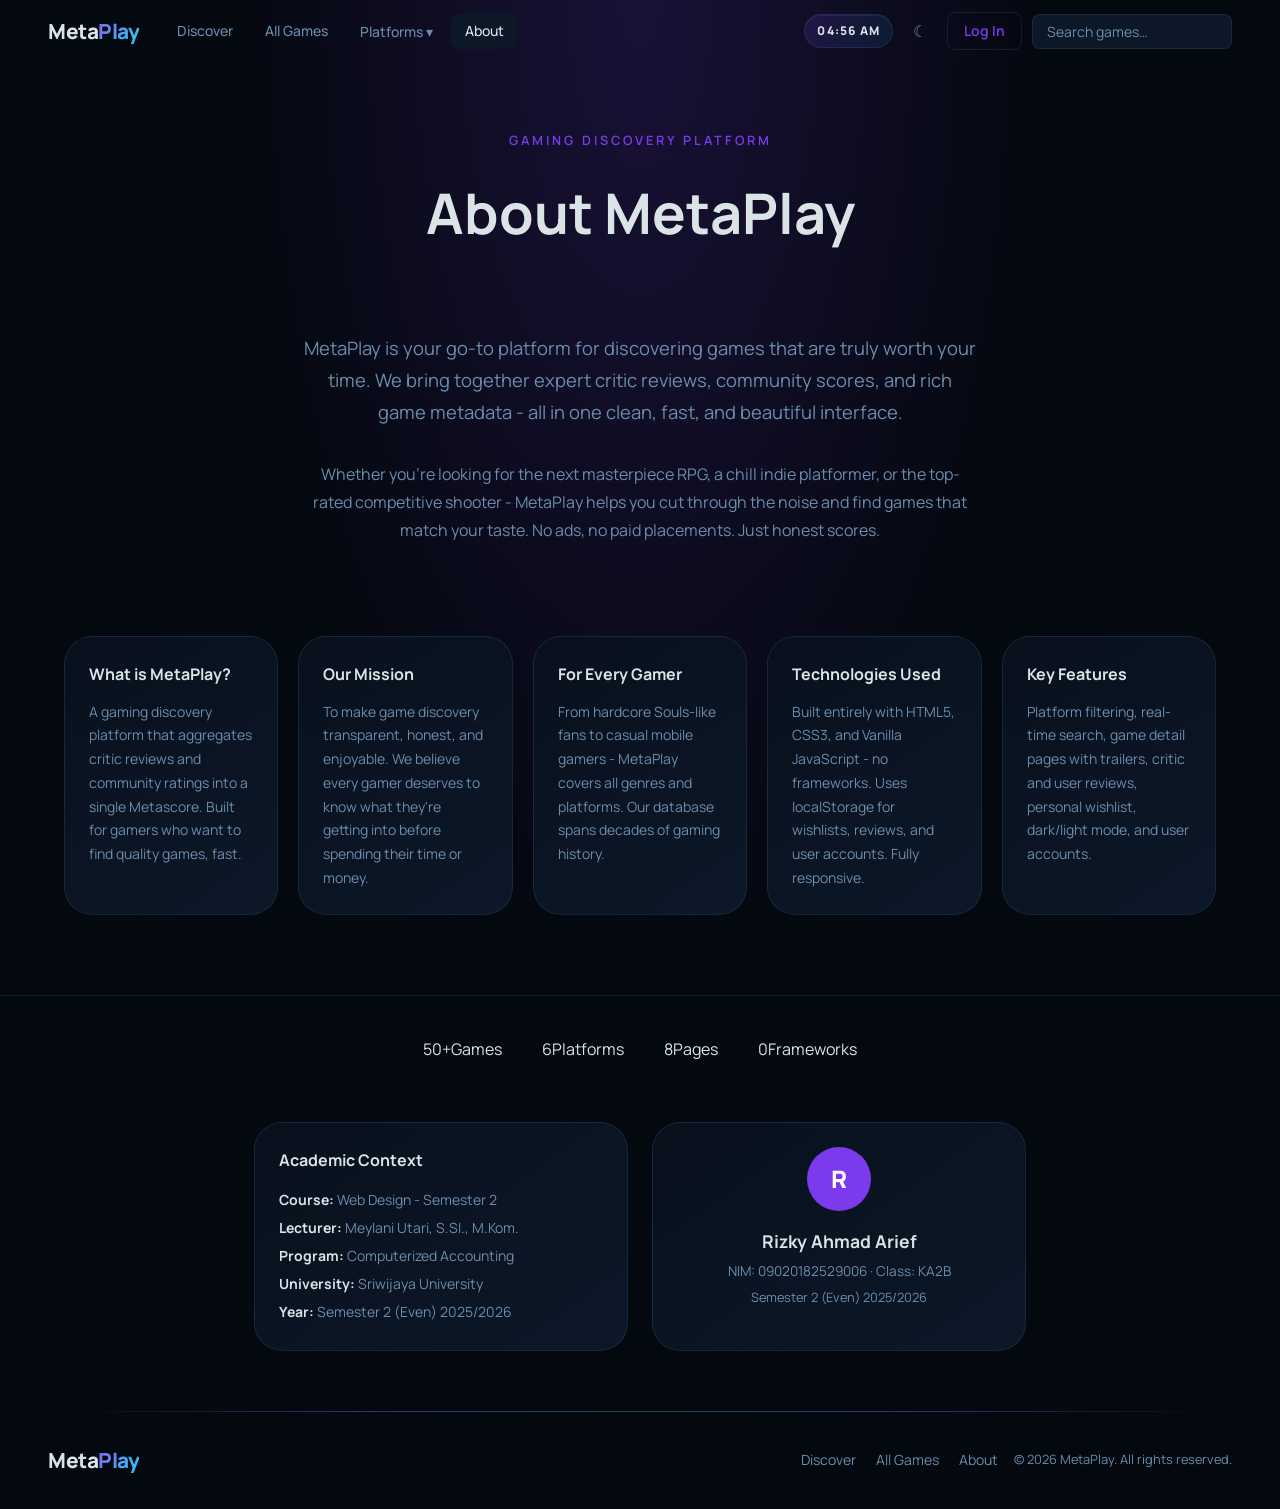
==== about.html @ dd216908 "Initial MetaPlay website Co-Authored-By: Claude Opus 4.7 <noreply@anthropic.com>" ====
<!DOCTYPE html>
<html lang="en" data-theme="dark">
<head>
  <title>About - MetaPlay</title>
  <meta charset="UTF-8">
  <meta name="viewport" content="width=device-width, initial-scale=1.0">
  <link rel="stylesheet" href="css/style.css">
  <link rel="stylesheet" href="css/pages/about.css">
</head>
<body>

<button id="back-to-top" aria-label="Back to top">↑</button>

<!-- Search: navbar, top navigation -->
<header class="navbar">
  <a class="nav-logo" href="index.html">Meta<span>Play</span></a>
  <nav class="nav-links">
    <a href="index.html" class="nav-link">Discover</a>
    <a href="games.html" class="nav-link">All Games</a>
    <div class="platform-menu">
      <span class="platform-trigger">Platforms ▾</span>
      <div class="platform-dropdown">
        <a href="games.html?platform=PC"            class="platform-item">PC</a>
        <a href="games.html?platform=PS5"           class="platform-item">PlayStation 5</a>
        <a href="games.html?platform=PS4"           class="platform-item">PlayStation 4</a>
        <a href="games.html?platform=Xbox Series X/S" class="platform-item">Xbox Series X/S</a>
        <a href="games.html?platform=Xbox One"      class="platform-item">Xbox One</a>
        <a href="games.html?platform=Switch"        class="platform-item">Switch</a>
        <div class="platform-divider"></div>
        <a href="games.html" class="platform-item">All Platforms</a>
      </div>
    </div>
    <a href="about.html" class="nav-link active">About</a>
  </nav>
  <div class="nav-right">
    <span class="live-time" id="liveTime">--:--</span>
    <button class="icon-btn" id="themeToggle">☾</button>
    <a href="login.html" class="nav-login-link" id="navLoginLink">Log In</a>
    <a href="profile.html" class="nav-profile" id="navProfile" style="display:none">
      <div class="nav-avatar" id="navAvatarImg"></div>
      <span class="nav-username" id="navUsernameText"></span>
    </a>
    <div class="search-wrap">
      <input class="search-input" id="searchField" type="text" placeholder="Search games…" autocomplete="off">
      <div class="search-suggestions" id="suggestionsBox"></div>
    </div>
  </div>
</header>

<!-- Search: hero section, page intro -->
<section class="about-hero">
  <p style="font-size:.8rem;font-weight:600;color:var(--accent);letter-spacing:3px;text-transform:uppercase;margin-bottom:16px;" class="reveal">
    Gaming Discovery Platform
  </p>
  <h1 class="hero-title reveal" style="font-size:clamp(2rem,5vw,3.5rem)">
    About <span>MetaPlay</span>
  </h1>
</section>

<!-- Search: main description -->
<div class="about-content reveal">
  <p class="about-lead">
    MetaPlay is your go-to platform for discovering games that are truly worth your time.
    We bring together expert critic reviews, community scores, and rich game metadata
    - all in one clean, fast, and beautiful interface.
  </p>
  <p class="about-lead" style="font-size:1rem;">
    Whether you're looking for the next masterpiece RPG, a chill indie platformer,
    or the top-rated competitive shooter - MetaPlay helps you cut through the noise
    and find games that match your taste. No ads, no paid placements. Just honest scores.
  </p>
</div>

<!-- Search: feature cards -->
<div class="about-grid">
  <div class="about-card reveal">
    <h3>What is MetaPlay?</h3>
    <p>A gaming discovery platform that aggregates critic reviews and community ratings into a single Metascore. Built for gamers who want to find quality games, fast.</p>
  </div>
  <div class="about-card reveal">
    <h3>Our Mission</h3>
    <p>To make game discovery transparent, honest, and enjoyable. We believe every gamer deserves to know what they're getting into before spending their time or money.</p>
  </div>
  <div class="about-card reveal">
    <h3>For Every Gamer</h3>
    <p>From hardcore Souls-like fans to casual mobile gamers - MetaPlay covers all genres and platforms. Our database spans decades of gaming history.</p>
  </div>
  <div class="about-card reveal">
    <h3>Technologies Used</h3>
    <p>Built entirely with HTML5, CSS3, and Vanilla JavaScript - no frameworks. Uses localStorage for wishlists, reviews, and user accounts. Fully responsive.</p>
  </div>
  <div class="about-card reveal">
    <h3>Key Features</h3>
    <p>Platform filtering, real-time search, game detail pages with trailers, critic and user reviews, personal wishlist, dark/light mode, and user accounts.</p>
  </div>
</div>

<!-- Search: stats section -->
<div class="stats-row reveal">
  <div class="stat"><span class="stat-num" id="gameCountStat">35+</span><span class="stat-label">Games</span></div>
  <div class="stat"><span class="stat-num">6</span><span class="stat-label">Platforms</span></div>
  <div class="stat"><span class="stat-num">8</span><span class="stat-label">Pages</span></div>
  <div class="stat"><span class="stat-num">0</span><span class="stat-label">Frameworks</span></div>
</div>

<!-- Search: two column info section -->
<div class="about-bottom-grid reveal">

  <!-- Search: academic context -->
  <div class="about-card" style="align-self:start;">
    <h3>Academic Context</h3>
    <p style="line-height:2;">
      <strong style="color:var(--text)">Course:</strong> Web Design - Semester 2<br>
      <strong style="color:var(--text)">Lecturer:</strong> Meylani Utari, S.SI., M.Kom.<br>
      <strong style="color:var(--text)">Program:</strong> Computerized Accounting<br>
      <strong style="color:var(--text)">University:</strong> Sriwijaya University<br>
      <strong style="color:var(--text)">Year:</strong> Semester 2 (Even) 2025/2026
    </p>
  </div>

  <!-- Search: student profile -->
  <div class="about-card" style="text-align:center;align-self:start;">
    <div style="width:64px;height:64px;border-radius:50%;background:var(--accent);color:#fff;font-size:1.5rem;font-weight:800;display:grid;place-items:center;margin:0 auto 16px;">R</div>
    <div style="font-size:1.1rem;font-weight:700;color:var(--text)">Rizky Ahmad Arief</div>
    <div style="font-size:.85rem;color:var(--muted);margin-top:4px">NIM: 09020182529006 · Class: KA2B</div>
    <div style="font-size:.8rem;color:var(--muted);margin-top:4px">Semester 2 (Even) 2025/2026</div>
  </div>

</div>

<!-- Search: footer -->
<footer class="footer">
  <a class="nav-logo" href="index.html">Meta<span>Play</span></a>
  <div class="footer-links">
    <a href="index.html">Discover</a>
    <a href="games.html">All Games</a>
    <a href="about.html">About</a>
  </div>
  <span class="footer-copy">© 2026 MetaPlay. All rights reserved.</span>
</footer>

<script type="module" src="js/pages/about.js"></script>
</body>
</html>
---- css/style.css ----
/*
  Main website style file.
  Search keywords: global style, theme colors, navbar, button, game card, footer, responsive mobile.
*/

@import url('https://fonts.googleapis.com/css2?family=Manrope:wght@300;400;500;600;700;800&display=swap');

/* Search: theme variables, colors, spacing, border radius */
:root {
  /* Search: dark theme colors */
  --bg:      #080B16;
  --card:    #101827;
  --card-2:  #172033;
  --accent:  #7C3AED;
  --accent-2:#06B6D4;
  --surface: #A78BFA;
  --text:    #F8FAFC;
  --muted:   #B6C2D4;
  --border:  rgba(124,58,237,.30);

  /* Search: score colors, high score, mid score, low score */
  --high: #22C55E;
  --mid:  #F59E0B;
  --low:  #EF4444;

  /* Search: spacing and rounded corners */
  --r:      16px;
  --r-lg:   28px;
  --t:      .25s ease;
  --shadow: 0 18px 60px rgba(2,6,23,.56);
  --glow:   0 0 34px rgba(124,58,237,.34);

  /* Search: main font */
  --font: 'Manrope', sans-serif;

  /* Search: glass effect, navbar blur */
  --glass-bg:     rgba(8,11,22,.74);
  --glass-border: rgba(124,58,237,.24);
  --glass-blur:   blur(20px) saturate(1.5);
}

/* Search: browser reset */
*, *::before, *::after { box-sizing: border-box; margin: 0; padding: 0; }
html { scroll-behavior: smooth; }

/* Search: body background, dark theme background */
body {
  font-family: var(--font);
  background:
    radial-gradient(ellipse at top, rgba(124,58,237,.18), transparent 45%),
    var(--bg);
  color: var(--text);
  overflow-x: hidden;
  line-height: 1.65;
  -webkit-font-smoothing: antialiased;
}

/* Search: light theme background */
[data-theme="light"] {
  --bg:      #F8F5FF;
  --card:    #FFFFFF;
  --card-2:  #EEE7FF;
  --text:    #111827;
  --muted:   #475569;
  --border:  rgba(124,58,237,.22);
  --shadow:  0 18px 44px rgba(76,29,149,.13);
  --glow:    0 0 28px rgba(6,182,212,.18);
  --glass-bg:     rgba(255,255,255,.88);
  --glass-border: rgba(124,58,237,.22);
}

[data-theme="light"] body {
  background: #F8F5FF;
}

img  { display: block; max-width: 100%; }
a    { text-decoration: none; color: inherit; }
button { cursor: pointer; border: none; background: none; font-family: var(--font); }
input, select, textarea { font-family: var(--font); }

/* Search: smooth transitions */
*, *::before, *::after {
  transition-timing-function: cubic-bezier(0.4, 0, 0.2, 1);
}

/* Search: scroll reveal animation */
.reveal {
  opacity: 0;
  transform: translateY(22px);
  transition: opacity 0.70s cubic-bezier(0.4, 0, 0.2, 1),
              transform 0.70s cubic-bezier(0.4, 0, 0.2, 1);
}
.reveal.revealed { opacity: 1; transform: translateY(0); }

/* Search: back to top button */
#back-to-top {
  position: fixed; bottom: 24px; right: 24px; z-index: 200;
  width: 42px; height: 42px; border-radius: 50%;
  background: linear-gradient(135deg, #8B5CF6, #22D3EE); color: #fff;
  font-size: 1.1rem; display: grid; place-items: center;
  box-shadow: 0 4px 20px rgba(139,92,246,.50);
  opacity: 0; transform: translateY(16px);
  transition: opacity 0.3s ease, transform 0.3s cubic-bezier(0.4, 0, 0.2, 1), box-shadow 0.3s ease;
}
#back-to-top.visible { opacity: 1; transform: translateY(0); }
#back-to-top:hover   { transform: translateY(-3px); box-shadow: 0 10px 30px rgba(139,92,246,.60); }

/* Search: navbar, top navigation, fixed menu */
.navbar {
  position: fixed; top: 0; left: 0; right: 0; z-index: 100;
  height: 62px;
  display: flex; align-items: center; gap: 24px;
  padding: 0 clamp(16px,4vw,48px);
  background: transparent;
  transition: background 0.45s ease, box-shadow 0.45s ease,
              transform 0.4s cubic-bezier(0.4, 0, 0.2, 1);
}
.navbar.scrolled {
  background: var(--glass-bg);
  backdrop-filter: var(--glass-blur);
  -webkit-backdrop-filter: var(--glass-blur);
  border-bottom: 1px solid var(--glass-border);
  box-shadow: 0 4px 28px rgba(0,0,0,.35);
}
[data-theme="light"] .navbar.scrolled {
  background: rgba(220,236,250,.88);
  box-shadow: 0 4px 28px rgba(0,0,0,.10), 0 1px 0 rgba(139,92,246,.18);
}

.nav-logo {
  font-size: 1.3rem; font-weight: 800;
  color: var(--text); letter-spacing: -0.5px; flex-shrink: 0;
}
.nav-logo span, .nav-logo em {
  background: linear-gradient(135deg, #8B5CF6, #22D3EE);
  -webkit-background-clip: text; -webkit-text-fill-color: transparent;
  background-clip: text; font-style: normal;
}

.nav-links { display: flex; align-items: center; gap: 4px; margin-right: auto; }
.nav-link {
  padding: 6px 14px; border-radius: 8px;
  font-size: .875rem; font-weight: 500; color: var(--muted);
  transition: color 0.3s ease, background 0.3s ease;
}
.nav-link:hover, .nav-link.active { color: var(--text); background: var(--card-2); }

/* Search: platform dropdown, platform menu */
.platform-menu { position: relative; }
.platform-trigger {
  padding: 6px 14px; border-radius: 8px;
  font-size: .875rem; font-weight: 500; color: var(--muted);
  cursor: pointer; transition: color 0.3s ease, background 0.3s ease;
  white-space: nowrap;
}
.platform-trigger:hover { color: var(--text); background: var(--card-2); }

.platform-dropdown {
  position: absolute; top: calc(100% + 10px); left: 0;
  min-width: 224px;
  background: var(--glass-bg);
  backdrop-filter: var(--glass-blur);
  -webkit-backdrop-filter: var(--glass-blur);
  border: 1px solid var(--glass-border); border-radius: var(--r);
  padding: 8px; box-shadow: 0 20px 56px rgba(0,0,0,.50);
  opacity: 0; visibility: hidden; transform: translateY(-8px);
  transition: opacity .22s ease, transform .22s ease, visibility .22s ease;
  pointer-events: none;
}
.platform-dropdown.open {
  opacity: 1; visibility: visible;
  transform: translateY(0); pointer-events: all;
}
[data-theme="light"] .platform-dropdown {
  background: rgba(220,236,250,.94);
  box-shadow: 0 16px 48px rgba(0,0,0,.14);
}

.platform-item {
  display: flex; align-items: center; justify-content: space-between;
  padding: 9px 14px; border-radius: 8px;
  font-size: .875rem; color: var(--muted); transition: var(--t);
}
.platform-item:hover { background: var(--card-2); color: var(--text); }
.platform-item.active { color: var(--accent); }
.platform-divider { height: 1px; background: var(--border); margin: 6px 0; }
.platform-count { font-size: .75rem; color: var(--accent); font-weight: 600; }

/* Search: navbar right side, login, profile, wishlist */
.nav-right { display: flex; align-items: center; gap: 10px; margin-left: auto; }
.live-time {
  font-size: .75rem; color: var(--text); font-weight: 800; letter-spacing: 1.2px;
  padding: 6px 12px; border: 1px solid var(--border); border-radius: 999px;
  background: linear-gradient(135deg, rgba(124,58,237,.16), rgba(6,182,212,.10));
  box-shadow: inset 0 1px 0 rgba(255,255,255,.06);
}

.icon-btn {
  width: 34px; height: 34px; border-radius: 8px;
  display: grid; place-items: center;
  font-size: 1rem; color: var(--muted); transition: var(--t);
}
.icon-btn:hover { background: var(--card-2); color: var(--text); }

.wishlist-btn {
  display: flex; align-items: center; gap: 6px;
  padding: 6px 14px; border-radius: 8px;
  font-size: .875rem; font-weight: 600; color: var(--accent-2);
  border: 1px solid var(--border); transition: var(--t);
}
.wishlist-btn:hover { background: var(--card-2); }
.wishlist-count {
  background: var(--accent); color: #fff;
  font-size: .7rem; font-weight: 700;
  width: 18px; height: 18px; border-radius: 50%;
  display: grid; place-items: center;
}

.nav-login-link {
  padding: 6px 16px; border-radius: 8px;
  font-size: .875rem; font-weight: 600;
  color: var(--accent); border: 1px solid var(--border); transition: var(--t);
}
.nav-login-link:hover { background: var(--card-2); }

.nav-profile {
  display: flex; align-items: center; gap: 8px;
  padding: 4px 12px 4px 4px; border-radius: 24px;
  border: 1px solid var(--border);
  cursor: pointer; transition: var(--t); text-decoration: none;
}
.nav-profile:hover { background: var(--card-2); }
.nav-avatar {
  width: 30px; height: 30px; border-radius: 50%;
  background: var(--accent); color: #fff;
  font-size: .8rem; font-weight: 700;
  display: grid; place-items: center;
  background-size: cover; background-position: center; flex-shrink: 0;
}
.nav-username { font-size: .8rem; font-weight: 600; color: var(--text); }

/* Search: navbar search, search suggestions */
.search-wrap { position: relative; }
.search-input {
  width: 200px; padding: 7px 14px;
  border-radius: 8px; border: 1px solid var(--border);
  background: var(--card-2); color: var(--text);
  font-size: .875rem; outline: none; transition: var(--t);
}
.search-input:focus { border-color: var(--accent); width: 240px; }
.search-input::placeholder { color: var(--muted); }

.search-suggestions {
  position: absolute; top: calc(100% + 6px); right: 0;
  width: 300px;
  background: var(--glass-bg);
  backdrop-filter: var(--glass-blur);
  -webkit-backdrop-filter: var(--glass-blur);
  border: 1px solid var(--glass-border); border-radius: var(--r);
  box-shadow: var(--shadow); display: none; z-index: 50;
}
.search-suggestions.show { display: block; }
[data-theme="light"] .search-suggestions { background: rgba(220,236,250,.96); }

.suggestion-item {
  display: flex; align-items: center; gap: 10px;
  padding: 10px 14px; cursor: pointer;
  font-size: .875rem; transition: var(--t);
}
.suggestion-item:hover { background: var(--card-2); }
.suggestion-item img { width: 36px; height: 36px; border-radius: 6px; object-fit: cover; }
.suggestion-all { color: var(--accent); font-weight: 500; }

/* Search: button styles, primary button, ghost button */
.btn {
  display: inline-flex; align-items: center; gap: 6px;
  padding: 11px 24px; border-radius: 10px;
  font-size: .9rem; font-weight: 600; cursor: pointer; border: none;
  transition: filter 0.3s ease, transform 0.3s cubic-bezier(0.4, 0, 0.2, 1), box-shadow 0.3s ease;
}
.btn-primary {
  background: linear-gradient(135deg, #8B5CF6, #22D3EE);
  color: #fff;
  box-shadow: 0 4px 18px rgba(139,92,246,.38);
}
.btn-primary:hover {
  filter: brightness(1.12);
  transform: translateY(-3px);
  box-shadow: 0 10px 28px rgba(139,92,246,.50);
}
.btn-ghost { border: 1px solid var(--border); color: var(--text); background: transparent; }
.btn-ghost:hover { background: var(--card-2); transform: translateY(-1px); }
.btn-danger { background: var(--low); color: #fff; }
.btn-danger:hover { filter: brightness(1.1); }

/* Search: page section spacing */
.section { padding: 56px clamp(24px,5vw,60px); position: relative; }

/* Search: section divider */
.section + .section::before {
  content: '';
  position: absolute; top: 0; left: 6%; right: 6%; height: 1px;
  background: linear-gradient(90deg, transparent, rgba(139,92,246,.22), rgba(34,211,238,.18), rgba(139,92,246,.22), transparent);
}
[data-theme="light"] .section + .section::before {
  background: linear-gradient(90deg, transparent, rgba(139,92,246,.28), rgba(34,211,238,.22), rgba(139,92,246,.28), transparent);
}

.section-header {
  display: flex; align-items: center; justify-content: space-between; margin-bottom: 24px;
}
.section-title { font-size: clamp(1.4rem,3vw,1.9rem); font-weight: 800; color: var(--text); }
.section-title span {
  background: linear-gradient(135deg, #8B5CF6, #22D3EE);
  -webkit-background-clip: text; -webkit-text-fill-color: transparent; background-clip: text;
}
.section-link { font-size: .875rem; font-weight: 600; color: var(--accent); transition: var(--t); }
.section-link:hover { color: var(--accent-2); }

/* Search: game grid layout */
.game-grid        { display: grid; grid-template-columns: repeat(4,1fr); gap: 16px; }
.game-grid-padded { padding: 0 clamp(24px,5vw,64px) 48px; }

/* Search: game card, cover image, score badge, wishlist heart */
.game-card {
  display: flex;
  background: linear-gradient(145deg, var(--card) 0%, var(--card-2) 100%);
  border: 1px solid var(--border);
  border-radius: var(--r-lg); overflow: hidden;
  transition: transform 0.38s cubic-bezier(0.4, 0, 0.2, 1),
              box-shadow 0.38s cubic-bezier(0.4, 0, 0.2, 1),
              border-color 0.38s ease;
  min-height: 150px;
  box-shadow: 0 14px 40px rgba(2,6,23,.28), inset 0 1px 0 rgba(255,255,255,.04);
}
.game-card:hover {
  transform: translateY(-6px);
  border-color: rgba(139,92,246,.40);
  box-shadow: 0 24px 64px rgba(0,0,0,.55),
              0 0 0 1px rgba(139,92,246,.22),
              0 0 48px rgba(139,92,246,.09);
}
[data-theme="light"] .game-card {
  background: linear-gradient(145deg, rgba(240,248,255,.96) 0%, rgba(225,238,252,.92) 100%);
  border-color: rgba(139,92,246,.18);
  box-shadow: 0 2px 14px rgba(139,92,246,.08);
}
[data-theme="light"] .game-card:hover {
  border-color: rgba(139,92,246,.35);
  box-shadow: 0 14px 40px rgba(139,92,246,.16), 0 0 0 1px rgba(139,92,246,.16);
}

.card-cover-link { display: block; flex-shrink: 0; width: 185px; align-self: stretch; background: var(--card-2); }
.card-cover      { width: 100%; height: 100%; min-height: 150px; }
.card-cover img  { width: 100%; height: 100%; min-height: 150px; object-fit: cover; display: block; filter: saturate(1.08) contrast(1.03); }
.card-score {
  position: absolute; top: 10px; left: 10px;
  width: 36px; height: 36px; border-radius: 8px;
  display: grid; place-items: center;
  font-size: .875rem; font-weight: 800;
  background: rgba(0,0,0,.78); backdrop-filter: blur(6px);
}
.card-score.high { color: var(--high); border: 1px solid rgba(78,204,163,.32); }
.card-score.mid  { color: var(--mid);  border: 1px solid rgba(232,184,75,.32); }
.card-score.low  { color: var(--low);  border: 1px solid rgba(224,92,92,.32); }

.card-body {
  flex: 1; min-width: 0; padding: 18px 16px;
  display: flex; flex-direction: column; gap: 8px; overflow: hidden;
}
.card-top { display: flex; align-items: flex-start; justify-content: space-between; gap: 8px; }
.card-title { font-size: 1rem; font-weight: 700; color: var(--text); line-height: 1.3; overflow-wrap: break-word; word-break: break-word; }
.card-title a { color: inherit; }
.card-title a:hover { color: var(--accent-2); }

.wishlist-toggle {
  font-size: 1rem; flex-shrink: 0;
  width: 30px; height: 30px; border-radius: 50%;
  display: grid; place-items: center; background: transparent;
  border: 1.5px solid rgba(224,92,92,.45); color: rgba(224,92,92,.65);
  transition: background 0.3s ease, border-color 0.3s ease,
              color 0.3s ease, transform 0.3s ease, box-shadow 0.3s ease;
}
.wishlist-toggle:hover {
  background: rgba(224,92,92,.12);
  border-color: #e05c5c; color: #e05c5c;
  transform: scale(1.14);
  box-shadow: 0 0 14px rgba(224,92,92,.28);
}
.wishlist-toggle.active {
  background: rgba(224,92,92,.18);
  border-color: #e05c5c; color: #e05c5c;
  box-shadow: 0 0 12px rgba(224,92,92,.22);
}

.card-meta { display: flex; gap: 8px; align-items: center; flex-wrap: wrap; }
.card-genre { font-size: .72rem; color: var(--accent); font-weight: 600; text-transform: uppercase; letter-spacing: .5px; }
.card-year  { font-size: .72rem; color: var(--muted); font-weight: 500; }

.card-platforms { display: flex; flex-wrap: wrap; gap: 4px; }
.ptag {
  padding: 2px 8px; border-radius: 20px;
  font-size: .68rem; font-weight: 600; color: var(--muted);
  background: var(--card-2); border: 1px solid var(--border);
}
.card-cta {
  margin-top: auto; display: inline-flex; align-items: center; gap: 4px;
  font-size: .8rem; font-weight: 700; color: var(--accent); transition: var(--t);
}
.card-cta:hover { color: var(--accent-2); gap: 8px; }

/* Search: skeleton card loading */
.skeleton-card { display: flex; background: var(--card); border: 1px solid var(--border); border-radius: var(--r-lg); overflow: hidden; }
.skeleton      { background: var(--card-2); border-radius: 6px; }
.skeleton-card .sk-cover   { width: 130px; min-height: 160px; border-radius: 0; }
.skeleton-card .sk-body    { flex: 1; padding: 18px 16px; display: flex; flex-direction: column; gap: 10px; }
.skeleton-card .sk-line    { height: 14px; width: 85%; }
.skeleton-card .sk-line.short   { width: 60%; height: 12px; }
.skeleton-card .sk-line.shorter { width: 40%; height: 12px; }
@keyframes pulse { 0%,100% { opacity: .45; } 50% { opacity: 1; } }
.skeleton { animation: pulse 1.5s ease infinite; }

/* Search: empty state, no results */
.empty-state {
  display: flex; flex-direction: column;
  align-items: center; justify-content: center;
  text-align: center;
  padding: 72px 32px;
  width: 100%; max-width: 420px;
  margin: 0 auto;
}
.empty-icon {
  font-size: 2.4rem;
  width: 80px; height: 80px; border-radius: 50%;
  display: grid; place-items: center;
  margin-bottom: 24px;
  background: radial-gradient(circle, rgba(139,92,246,.18) 0%, rgba(139,92,246,.06) 60%, transparent 100%);
  border: 1px solid rgba(139,92,246,.22);
  box-shadow: 0 0 32px rgba(139,92,246,.15), inset 0 0 20px rgba(139,92,246,.07);
  transition: transform 0.38s ease, box-shadow 0.38s ease;
}
.empty-state:hover .empty-icon {
  transform: translateY(-4px);
  box-shadow: 0 0 44px rgba(139,92,246,.24), inset 0 0 22px rgba(139,92,246,.09);
}
[data-theme="light"] .empty-icon {
  background: radial-gradient(circle, rgba(139,92,246,.14) 0%, rgba(139,92,246,.04) 60%, transparent 100%);
  border-color: rgba(139,92,246,.26);
}
.empty-title { font-size: 1.55rem; font-weight: 800; color: var(--text); margin-bottom: 10px; letter-spacing: -.3px; line-height: 1.2; }
.empty-text  { font-size: .925rem; color: var(--muted); line-height: 1.65; max-width: 280px; margin-bottom: 28px; }
.empty-state .btn { padding: 12px 28px; font-size: .9rem; }

/* Search: footer */
.footer {
  display: flex; align-items: center; flex-wrap: wrap;
  gap: 16px; padding: 32px clamp(16px,4vw,48px);
  border-top: none; position: relative;
}
.footer::before {
  content: '';
  position: absolute; top: 0; left: 5%; right: 5%; height: 1px;
  background: linear-gradient(90deg, transparent, rgba(139,92,246,.42), rgba(34,211,238,.32), rgba(139,92,246,.42), transparent);
}
[data-theme="light"] .footer::before {
  background: linear-gradient(90deg, transparent, rgba(139,92,246,.35), rgba(34,211,238,.28), rgba(139,92,246,.35), transparent);
}
.footer-links { display: flex; gap: 20px; margin-left: auto; }
.footer-links a { font-size: .875rem; color: var(--muted); transition: var(--t); }
.footer-links a:hover { color: var(--text); }
.footer-copy { font-size: .8rem; color: var(--muted); }

/* Search: utility classes */
/* Search: gradient text */
.gradient-text {
  background: linear-gradient(135deg, #8B5CF6 0%, #22D3EE 55%, #C4B5FD 100%);
  -webkit-background-clip: text; -webkit-text-fill-color: transparent; background-clip: text;
}

/* Search: custom scrollbar */
::-webkit-scrollbar       { width: 5px; height: 5px; }
::-webkit-scrollbar-track { background: var(--bg); }
::-webkit-scrollbar-thumb { background: rgba(139,92,246,.38); border-radius: 10px; }
::-webkit-scrollbar-thumb:hover { background: rgba(139,92,246,.62); }
* { scrollbar-width: thin; scrollbar-color: rgba(139,92,246,.38) var(--bg); }

/* Search: responsive layout, mobile layout, tablet layout */
@media (max-width: 1100px) {
  .about-grid { grid-template-columns: repeat(3,1fr); }
}
@media (max-width: 900px) {
  .two-col { grid-template-columns: 1fr; padding: 28px 20px 60px; }
  .card-cover-link { width: 145px; }
  .gotw-card { flex-direction: column; }
  .gotw-cover { width: 100%; height: 220px; }
  .related-grid { grid-template-columns: repeat(2,1fr); }
  .game-grid { grid-template-columns: repeat(2,1fr); }
}
@media (max-width: 700px) {
  .about-grid { grid-template-columns: repeat(2,1fr); }
  .about-bottom-grid { grid-template-columns: 1fr; }
}
@media (max-width: 640px) {
  .game-grid { grid-template-columns: 1fr; }
  .card-cover-link { width: 110px; }
  .nav-links { display: none; }
  .search-input { width: 140px; }
  .search-input:focus { width: 170px; }
  .hero-stats { gap: 28px; }
  .gotw-info { padding: 20px; }
  .two-col { padding: 20px; }
  .navbar { gap: 12px; }
  .live-time { display: none; }
  .list-thumb { width: 80px; height: 50px; }
  .list-btn { display: none; }
  #wishlistGrid.game-grid { grid-template-columns: 1fr; }
}
---- css/pages/about.css ----
/*
  About page styles.
  Search keywords: about page, project description, feature cards, student profile, academic context.
*/

/* Search: about page layout */
.about-hero    { padding: 130px 24px 72px; text-align: center; }
.about-content { max-width: 720px; margin: 0 auto; padding: 0 24px 60px; text-align: center; }
.about-lead    { font-size: 1.15rem; color: var(--muted); line-height: 1.75; margin-bottom: 32px; }
.about-grid    { display: grid; grid-template-columns: repeat(5,1fr); gap: 20px; padding: 0 clamp(24px,5vw,64px) 80px; max-width: 1280px; margin: 0 auto; align-items: stretch; }
.about-card {
  background: linear-gradient(145deg, var(--card) 0%, var(--card-2) 100%);
  border: 1px solid var(--border);
  border-radius: var(--r-lg); padding: 24px;
  transition: border-color 0.38s ease, box-shadow 0.38s ease,
              transform 0.38s cubic-bezier(0.4,0,.2,1);
  display: flex; flex-direction: column;
}
.about-card:hover {
  border-color: rgba(139,92,246,.38);
  box-shadow: 0 10px 36px rgba(0,0,0,.3), 0 0 24px rgba(139,92,246,.07);
  transform: translateY(-3px);
}
[data-theme="light"] .about-card {
  background: linear-gradient(145deg, rgba(240,248,255,.97) 0%, rgba(222,234,250,.95) 100%);
}
.about-card h3 { font-size: 1rem; font-weight: 700; color: var(--text); margin-bottom: 12px; }
.about-card p  { font-size: .875rem; color: var(--muted); line-height: 1.7; }
.stats-row     { display: flex; justify-content: center; flex-wrap: wrap; gap: 40px; padding: 40px clamp(16px,4vw,48px) 60px; border-top: 1px solid var(--border); }

/* Search: about bottom grid */
.about-bottom-grid { display: grid; grid-template-columns: 1fr 1fr; gap: 24px; padding: 0 clamp(24px,5vw,64px) 60px; max-width: 900px; margin: 0 auto; align-items: stretch; }
.about-bottom-grid .about-card { height: 100%; }
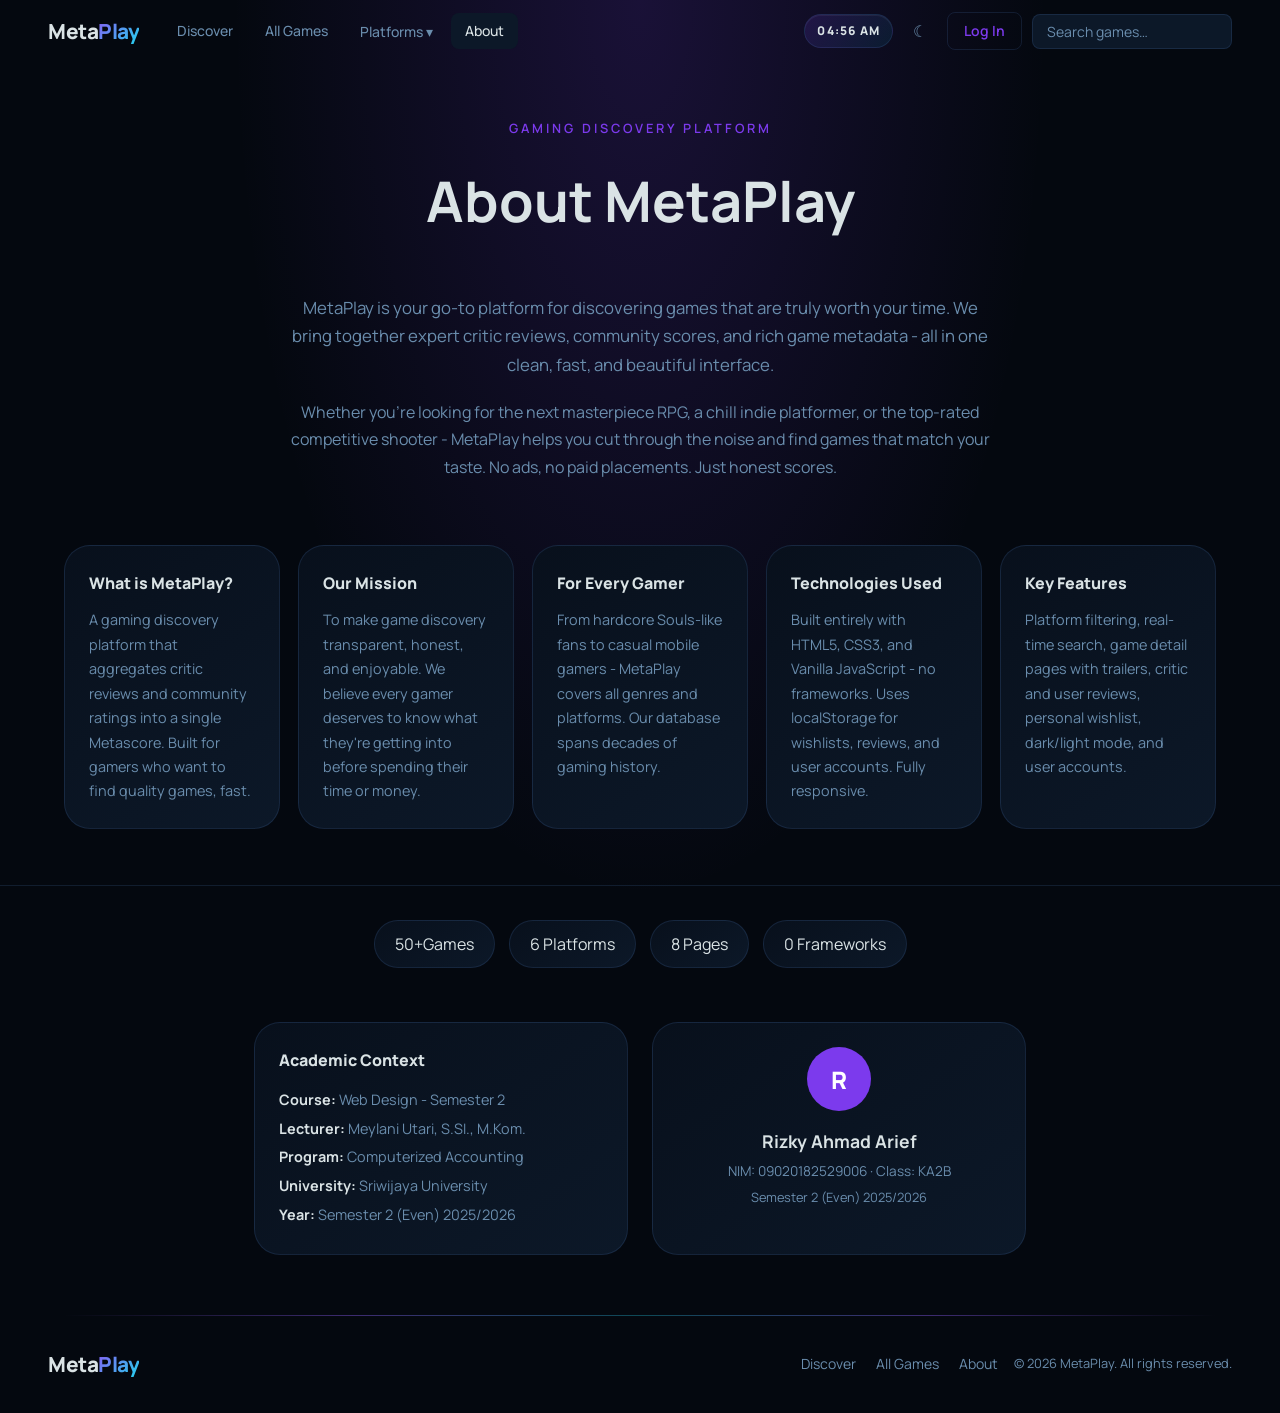
==== commit 53ac364e: "Polish page layouts and refresh documentation Co-Authored-By: Claude Opus 4.7 <noreply@anthropic.com" ====
--- a/about.html
+++ b/about.html
@@ -97,10 +97,10 @@
 
 <!-- Search: stats section -->
 <div class="stats-row reveal">
-  <div class="stat"><span class="stat-num" id="gameCountStat">35+</span><span class="stat-label">Games</span></div>
-  <div class="stat"><span class="stat-num">6</span><span class="stat-label">Platforms</span></div>
-  <div class="stat"><span class="stat-num">8</span><span class="stat-label">Pages</span></div>
-  <div class="stat"><span class="stat-num">0</span><span class="stat-label">Frameworks</span></div>
+  <div class="stat"><span class="stat-num" id="gameCountStat">35+ </span><span class="stat-label">Games</span></div>
+  <div class="stat"><span class="stat-num">6 </span><span class="stat-label">Platforms</span></div>
+  <div class="stat"><span class="stat-num">8 </span><span class="stat-label">Pages</span></div>
+  <div class="stat"><span class="stat-num">0 </span><span class="stat-label">Frameworks</span></div>
 </div>
 
 <!-- Search: two column info section -->
--- a/css/pages/about.css
+++ b/css/pages/about.css
@@ -4,30 +4,65 @@
 */
 
 /* Search: about page layout */
-.about-hero    { padding: 130px 24px 72px; text-align: center; }
-.about-content { max-width: 720px; margin: 0 auto; padding: 0 24px 60px; text-align: center; }
-.about-lead    { font-size: 1.15rem; color: var(--muted); line-height: 1.75; margin-bottom: 32px; }
-.about-grid    { display: grid; grid-template-columns: repeat(5,1fr); gap: 20px; padding: 0 clamp(24px,5vw,64px) 80px; max-width: 1280px; margin: 0 auto; align-items: stretch; }
+.about-hero { padding: 118px 24px 46px; text-align: center; }
+.about-content { max-width: 760px; margin: 0 auto; padding: 0 24px 44px; text-align: center; }
+.about-lead { font-size: 1.05rem; color: var(--muted); line-height: 1.7; margin-bottom: 20px; }
+.about-grid {
+  display: grid;
+  grid-template-columns: repeat(5, minmax(0, 1fr));
+  gap: 18px;
+  padding: 0 clamp(24px,5vw,64px) 56px;
+  max-width: 1280px;
+  margin: 0 auto;
+  align-items: stretch;
+}
 .about-card {
-  background: linear-gradient(145deg, var(--card) 0%, var(--card-2) 100%);
+  background: linear-gradient(145deg, var(--card), var(--card-2));
   border: 1px solid var(--border);
-  border-radius: var(--r-lg); padding: 24px;
-  transition: border-color 0.38s ease, box-shadow 0.38s ease,
-              transform 0.38s cubic-bezier(0.4,0,.2,1);
-  display: flex; flex-direction: column;
+  border-radius: 26px;
+  padding: 24px;
+  transition: border-color 0.38s ease, box-shadow 0.38s ease, transform 0.38s cubic-bezier(0.4,0,.2,1);
+  display: flex;
+  flex-direction: column;
+  min-width: 0;
 }
-.about-card:hover {
-  border-color: rgba(139,92,246,.38);
-  box-shadow: 0 10px 36px rgba(0,0,0,.3), 0 0 24px rgba(139,92,246,.07);
-  transform: translateY(-3px);
+.about-card:hover { border-color: rgba(139,92,246,.38); box-shadow: 0 10px 34px rgba(0,0,0,.22), 0 0 20px rgba(139,92,246,.06); transform: translateY(-3px); }
+[data-theme="light"] .about-card { background: rgba(255,255,255,.78); box-shadow: 0 12px 30px rgba(76,29,149,.10); }
+.about-card h3 { font-size: 1rem; font-weight: 800; color: var(--text); margin-bottom: 12px; }
+.about-card p { font-size: .9rem; color: var(--muted); line-height: 1.7; }
+.stats-row { display: flex; justify-content: center; flex-wrap: wrap; gap: 14px; padding: 34px clamp(16px,4vw,48px) 54px; border-top: 1px solid var(--border); }
+.stats-row .stat {
+  min-width: 0;
+  padding: 10px 20px;
+  border-radius: 999px;
+  flex-direction: row;
+  justify-content: center;
+  gap: 4px;
+  background: linear-gradient(145deg, var(--card), var(--card-2));
+  border: 1px solid var(--border);
 }
-[data-theme="light"] .about-card {
-  background: linear-gradient(145deg, rgba(240,248,255,.97) 0%, rgba(222,234,250,.95) 100%);
-}
-.about-card h3 { font-size: 1rem; font-weight: 700; color: var(--text); margin-bottom: 12px; }
-.about-card p  { font-size: .875rem; color: var(--muted); line-height: 1.7; }
-.stats-row     { display: flex; justify-content: center; flex-wrap: wrap; gap: 40px; padding: 40px clamp(16px,4vw,48px) 60px; border-top: 1px solid var(--border); }
+.stats-row .stat-num { font-size: 1rem; }
+.stats-row .stat-label { margin-top: 0; font-size: 1rem; text-transform: none; letter-spacing: 0; }
+[data-theme="light"] .stats-row .stat { background: rgba(255,255,255,.78); box-shadow: 0 10px 24px rgba(76,29,149,.08); }
 
 /* Search: about bottom grid */
-.about-bottom-grid { display: grid; grid-template-columns: 1fr 1fr; gap: 24px; padding: 0 clamp(24px,5vw,64px) 60px; max-width: 900px; margin: 0 auto; align-items: stretch; }
+.about-bottom-grid {
+  display: grid;
+  grid-template-columns: repeat(2, minmax(0, 1fr));
+  gap: 24px;
+  padding: 0 clamp(24px,5vw,64px) 60px;
+  max-width: 900px;
+  margin: 0 auto;
+  align-items: stretch;
+}
 .about-bottom-grid .about-card { height: 100%; }
+
+@media (max-width: 1100px) {
+  .about-grid { grid-template-columns: repeat(3, minmax(0, 1fr)); }
+}
+
+@media (max-width: 760px) {
+  .about-hero { padding-top: 96px; }
+  .about-grid { grid-template-columns: 1fr; }
+  .about-bottom-grid { grid-template-columns: 1fr; }
+}
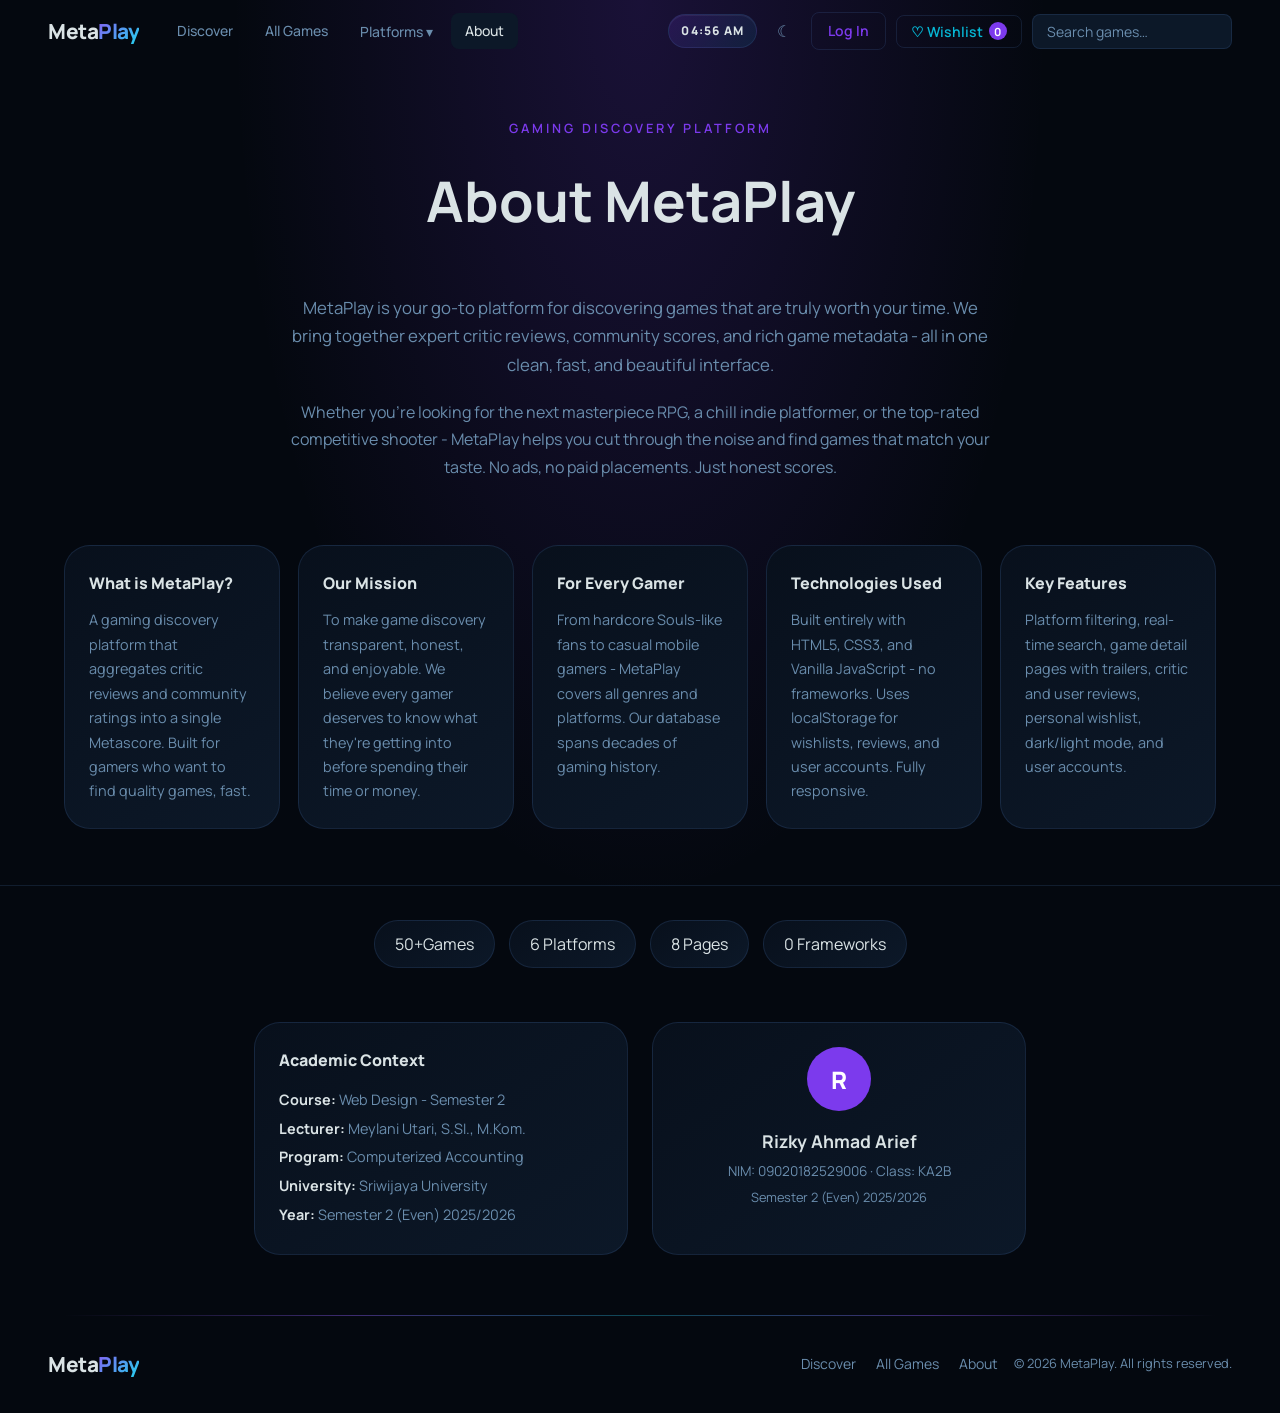
==== commit a16e83d5: "Normalize navbar across pages" ====
--- a/about.html
+++ b/about.html
@@ -40,6 +40,9 @@
       <div class="nav-avatar" id="navAvatarImg"></div>
       <span class="nav-username" id="navUsernameText"></span>
     </a>
+    <button class="wishlist-btn" id="wishlistBtn">
+      ♡ Wishlist <span class="wishlist-count" id="wishlistCount">0</span>
+    </button>
     <div class="search-wrap">
       <input class="search-input" id="searchField" type="text" placeholder="Search games…" autocomplete="off">
       <div class="search-suggestions" id="suggestionsBox"></div>
